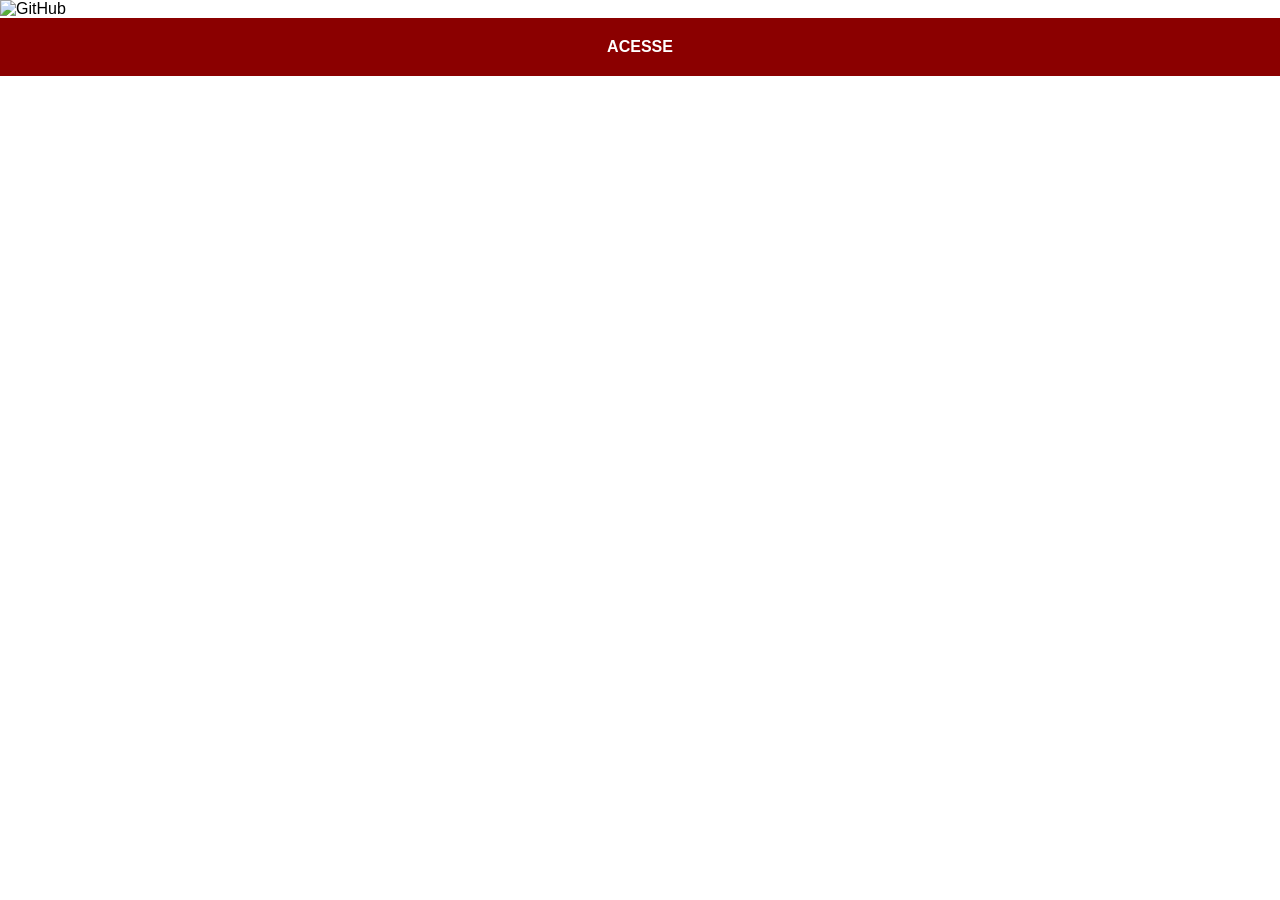
==== github.html @ 62a2ffcf "atualizações social" ====
<!DOCTYPE html>
<html lang="pt-br">
<head>
    <meta charset="UTF-8">
    <meta name="viewport" content="width=device-width, initial-scale=1.0">
    <title>GitHub</title>
    <link rel="stylesheet" href="estilos/social.css">
</head>
<body>
    <img src="imagens/tela-github.jpg" alt="GitHub">
    <a href="https://github.com/joaovitor020" target="_blank">ACESSE</a>
</body>
</html>
---- estilos/social.css ----
@charset "UTF-8";

*{
    margin: 0px;
    padding: 0px;
    font-family: Arial, Helvetica, sans-serif;
}
a{
    display: block;
    background-color: darkred;
    padding: 20px;
    text-align: center;
    font-weight: bolder;
    text-decoration: none;
    color: white;
}
img{
    width: 100vw;
}
::-webkit-scrollbar{
    width: 0px;
    height: 0px;
}
a:hover{
    background-color: rgb(201, 4, 4);
}
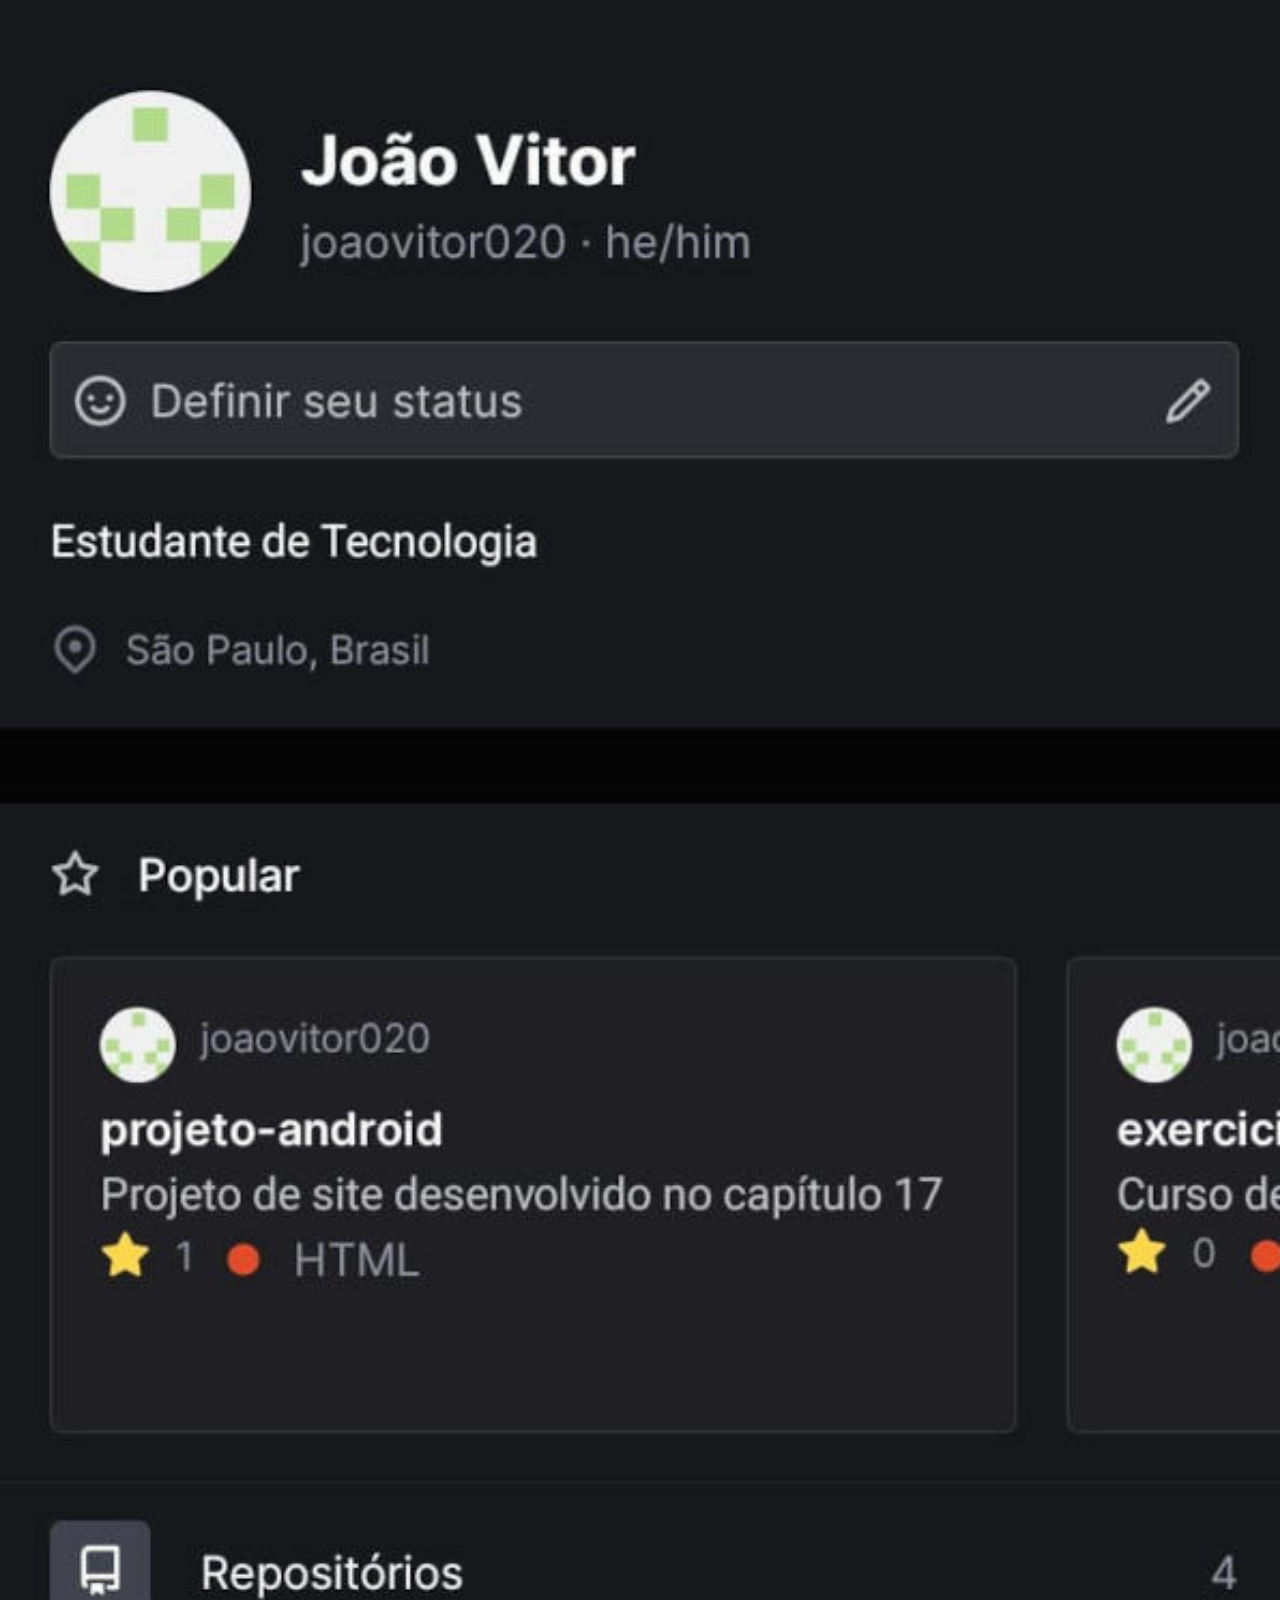
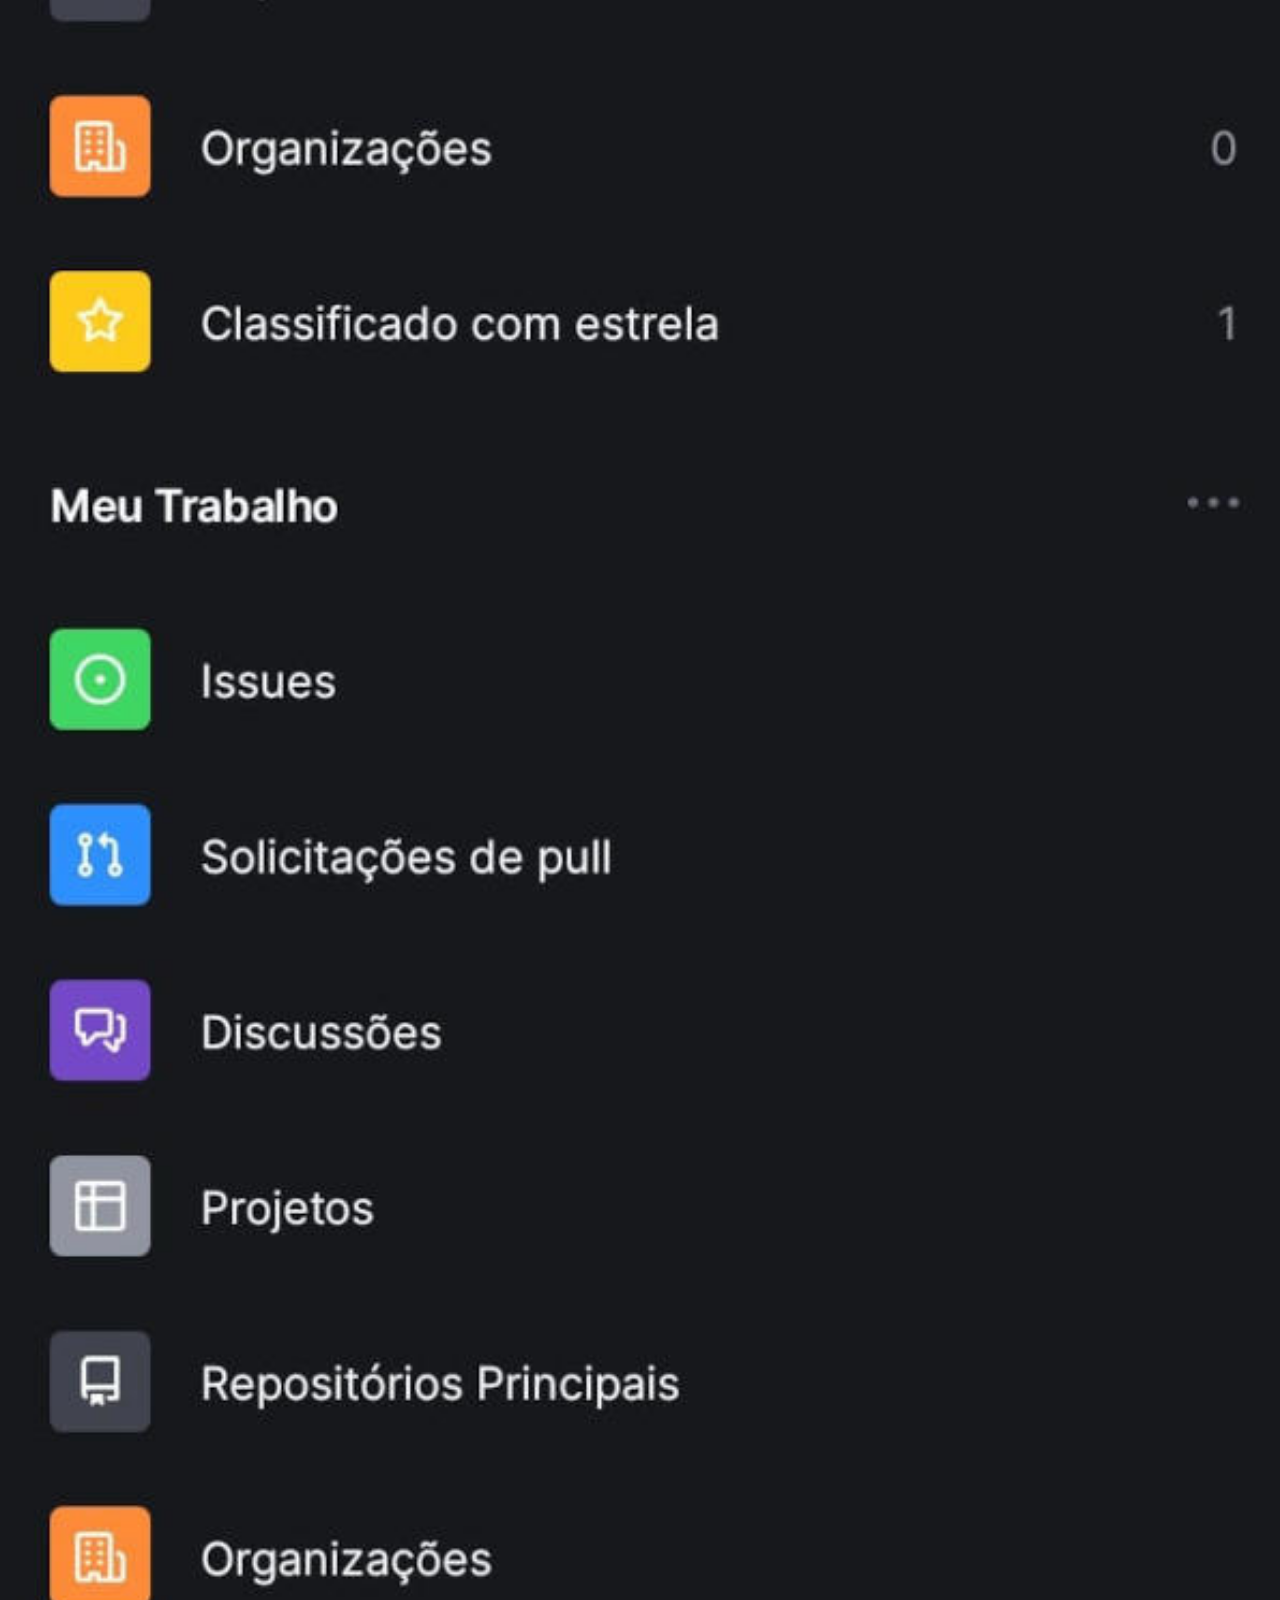
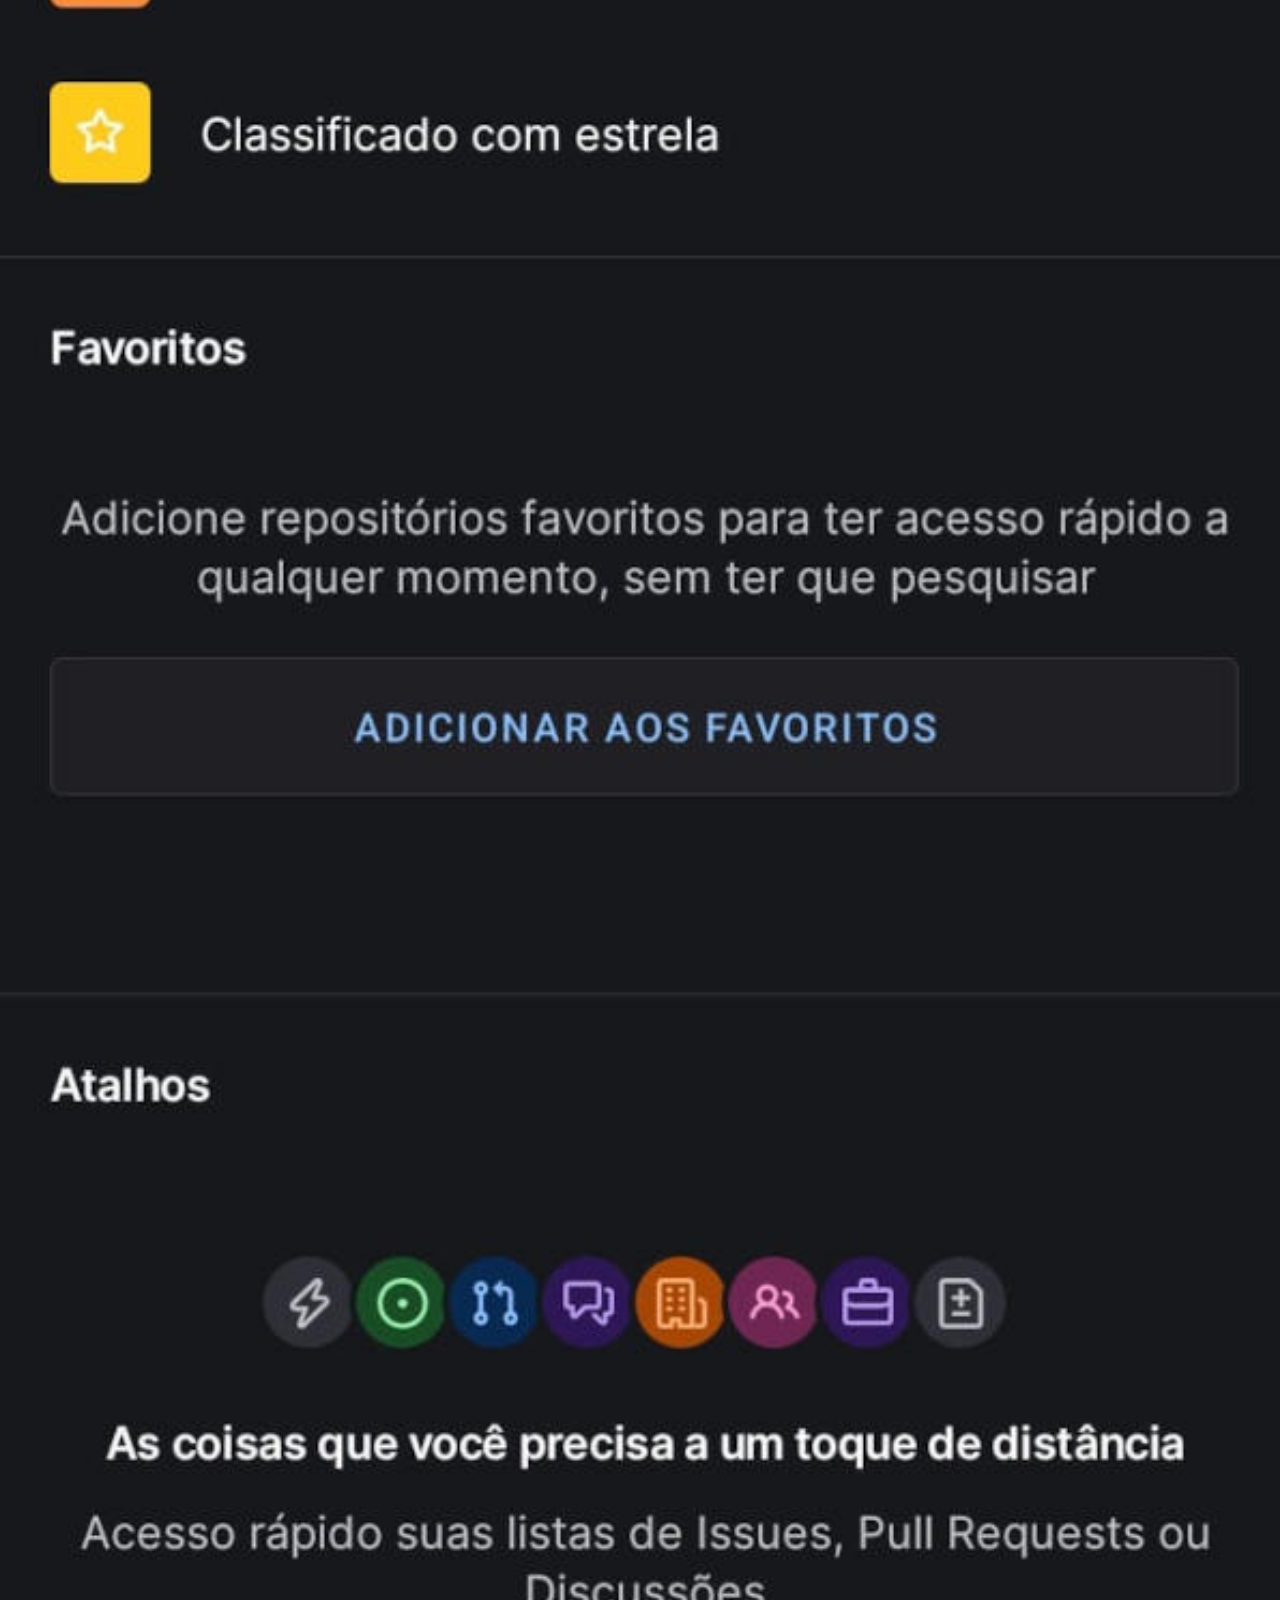
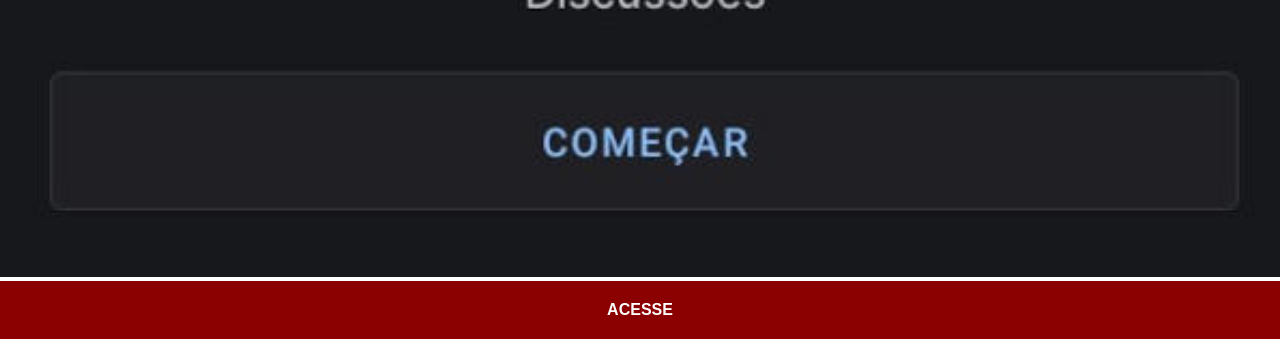
==== commit 894e06ff: "projeto social finalizado" ====
--- a/github.html
+++ b/github.html
@@ -7,7 +7,7 @@
     <link rel="stylesheet" href="estilos/social.css">
 </head>
 <body>
-    <img src="imagens/tela-github.jpg" alt="GitHub">
+    <img src="imagens/meu-github.jpg" alt="GitHub">
     <a href="https://github.com/joaovitor020" target="_blank">ACESSE</a>
 </body>
 </html>
